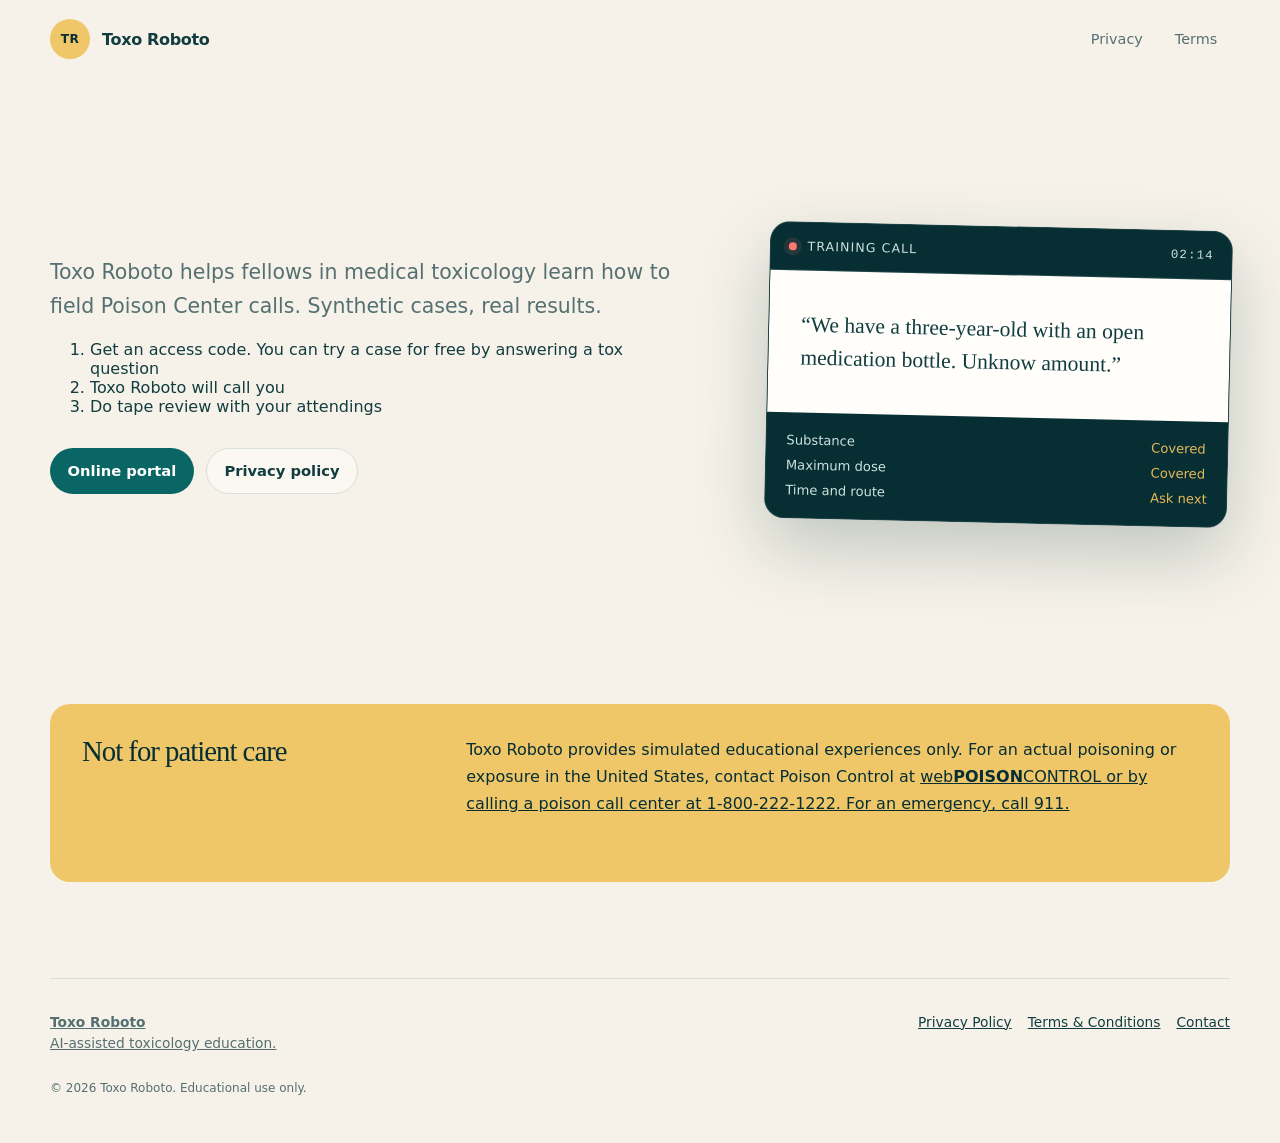
==== index.html @ 9dfcc4a9 "Update text and remove principles section in index.html" ====
<!doctype html>
<html lang="en">
  <head>
    <meta charset="utf-8" />
    <meta name="viewport" content="width=device-width, initial-scale=1" />
    <meta name="description" content="Toxo Roboto is an AI-assisted poison-center call simulation for clinician education." />
    <meta name="theme-color" content="#062e33" />
    <meta property="og:title" content="Toxo Roboto" />
    <meta property="og:description" content="Practice the structure and communication of poison-center calls in a simulation-only environment." />
    <meta property="og:type" content="website" />
    <meta property="og:url" content="https://mac389.github.io/toxo-roboto/" />
    <title>Toxo Roboto · Poison-center call simulation</title>
    <link rel="stylesheet" href="./styles.css" />
  </head>
  <body>
    <header class="site-header">
      <a class="brand" href="./" aria-label="Toxo Roboto home">
        <span class="brand-mark" aria-hidden="true">TR</span>
        <span>Toxo Roboto</span>
      </a>
      <nav aria-label="Main navigation">
        <a href="./privacy/">Privacy</a>
        <a href="./terms/">Terms</a>
      </nav>
    </header>

    <main>
      <section class="hero">
        <div>
          <p class="lede">
            Toxo Roboto helps fellows in medical toxicology learn how to field Poison Center calls. Synthetic cases, real results. 
          </p>
          <p>
           <ol>
             <li>Get an access code. You can try a case for free by answering a tox question</li>
             <li>Toxo Roboto will call you</li>
             <li>Do tape review with your attendings</li>
           </ol>
           </p>
          <div class="actions">
            <a class="button primary" href="https://toxcall-fellow-lab.mac389.chatgpt.site">Online portal</a>
            <a class="button secondary" href="./privacy/">Privacy policy</a>
          </div>
        </div>
        <aside class="call-card" aria-label="Example simulated call">
          <div class="call-card-head">
            <span class="pulse" aria-hidden="true"></span>
            Training call
            <span>02:14</span>
          </div>
          <blockquote>
            “We have a three-year-old with an open medication bottle. Unknow amount.”
          </blockquote>
          <div class="coverage">
            <span>Substance</span><span class="checked">Covered</span>
            <span>Maximum dose</span><span class="checked">Covered</span>
            <span>Time and route</span><span>Ask next</span>
          </div>
        </aside>
      </section>

      <section class="notice">
        <h2>Not for patient care</h2>
        <p>
          Toxo Roboto provides simulated educational experiences only. For an actual poisoning or exposure in the United States, contact Poison Control at <a href="https://triage.webpoisoncontrol.org/">web<b>POISON</b>CONTROL</b> or by calling a poison call center at 1-800-222-1222. For an emergency, call 911.
        </p>
      </section>
    </main>

    <footer>
      <div>
        <strong>Toxo Roboto</strong>
        <p>AI-assisted toxicology education.</p>
      </div>
      <div class="footer-links">
        <a href="./privacy/">Privacy Policy</a>
        <a href="./terms/">Terms &amp; Conditions</a>
        <a href="https://github.com/mac389/toxo-roboto/issues/new">Contact</a>
      </div>
      <p class="fine-print">© 2026 Toxo Roboto. Educational use only.</p>
    </footer>
  </body>
</html>
---- styles.css ----
:root {
  --ink: #123d40;
  --muted: #557072;
  --teal-950: #062e33;
  --teal-700: #0a6665;
  --teal-100: #dcece8;
  --paper: #f6f2e9;
  --white: #fffefa;
  --gold: #f0c768;
  --line: #d7dfda;
  --radius: 1.25rem;
  color-scheme: light;
  font-family: Inter, ui-sans-serif, system-ui, -apple-system, BlinkMacSystemFont, "Segoe UI", sans-serif;
}

* { box-sizing: border-box; }
html { scroll-behavior: smooth; }
body { margin: 0; background: var(--paper); color: var(--ink); }
a { color: inherit; }

.site-header,
main,
footer {
  width: min(1180px, calc(100% - 2rem));
  margin-inline: auto;
}

.site-header {
  min-height: 78px;
  display: flex;
  align-items: center;
  justify-content: space-between;
  gap: 1rem;
}

.brand { display: inline-flex; align-items: center; gap: .75rem; text-decoration: none; font-weight: 750; letter-spacing: -.02em; }
.brand-mark { display: grid; place-items: center; width: 40px; height: 40px; border-radius: 50%; background: var(--gold); color: var(--teal-950); font-size: .76rem; letter-spacing: .03em; }
nav { display: flex; gap: .4rem; }
nav a { padding: .55rem .8rem; border-radius: 999px; text-decoration: none; font-size: .9rem; color: var(--muted); }
nav a:hover, nav a[aria-current="page"] { background: var(--white); color: var(--teal-700); }

.hero {
  min-height: 610px;
  display: grid;
  grid-template-columns: minmax(0, 1.15fr) minmax(320px, .85fr);
  align-items: center;
  gap: clamp(2.5rem, 7vw, 7rem);
  padding: 5rem 0 6rem;
}

.eyebrow { margin: 0; color: var(--teal-700); font-size: .76rem; font-weight: 800; letter-spacing: .14em; text-transform: uppercase; }
h1 { max-width: 760px; margin: .8rem 0 1.25rem; font-family: Georgia, "Times New Roman", serif; font-size: clamp(3rem, 7vw, 6.3rem); font-weight: 500; line-height: .94; letter-spacing: -.055em; }
.lede { max-width: 650px; margin: 0; color: var(--muted); font-size: clamp(1.08rem, 2vw, 1.28rem); line-height: 1.65; }
.actions { display: flex; flex-wrap: wrap; gap: .75rem; margin-top: 2rem; }
.button { display: inline-flex; align-items: center; justify-content: center; min-height: 46px; padding: .72rem 1.1rem; border-radius: 999px; text-decoration: none; font-size: .92rem; font-weight: 720; }
.button.primary { background: var(--teal-700); color: white; }
.button.primary:hover { background: var(--teal-950); }
.button.secondary { border: 1px solid var(--line); background: rgba(255, 254, 250, .58); }

.call-card { overflow: hidden; border: 1px solid rgba(255,255,255,.12); border-radius: var(--radius); background: var(--teal-950); color: white; box-shadow: 0 28px 70px rgba(6, 46, 51, .22); transform: rotate(1.3deg); }
.call-card-head { display: flex; align-items: center; gap: .65rem; padding: 1rem 1.15rem; border-bottom: 1px solid rgba(255,255,255,.1); color: #cbe2de; font-size: .78rem; text-transform: uppercase; letter-spacing: .09em; }
.call-card-head span:last-child { margin-left: auto; font-family: ui-monospace, monospace; }
.pulse { width: 8px; height: 8px; border-radius: 50%; background: #ff796f; box-shadow: 0 0 0 5px rgba(255,121,111,.12); }
blockquote { margin: 0; padding: 2.4rem 2rem; background: var(--white); color: var(--ink); font-family: Georgia, "Times New Roman", serif; font-size: 1.35rem; line-height: 1.5; }
.coverage { display: grid; grid-template-columns: 1fr auto; gap: .65rem 1rem; padding: 1.25rem; color: #cbe2de; font-size: .82rem; }
.coverage span:nth-child(even) { color: #e6b85b; }
.coverage .checked { color: #6cd0b8; }

.principles { padding: 5rem 0; border-top: 1px solid var(--line); }
.principles > div:first-child { display: flex; align-items: end; justify-content: space-between; gap: 2rem; }
h2 { margin: .55rem 0 0; font-family: Georgia, "Times New Roman", serif; font-size: clamp(2rem, 4vw, 3.5rem); font-weight: 500; line-height: 1.05; letter-spacing: -.035em; }
.principle-grid { display: grid; grid-template-columns: repeat(3, 1fr); gap: 1rem; margin-top: 2.2rem; }
.principle-grid article { padding: 1.5rem; border: 1px solid var(--line); border-radius: var(--radius); background: rgba(255,254,250,.62); }
.principle-grid article > span { color: var(--teal-700); font-family: ui-monospace, monospace; font-size: .78rem; }
h3 { margin: 1.8rem 0 .55rem; font-size: 1.05rem; }
.principle-grid p { margin: 0; color: var(--muted); line-height: 1.6; }

.notice { display: grid; grid-template-columns: .65fr 1.35fr; gap: 2rem; align-items: start; margin: 1rem 0 6rem; padding: 2rem; border-radius: var(--radius); background: var(--gold); color: var(--teal-950); }
.notice h2 { margin: 0; font-size: 1.8rem; }
.notice p { margin: 0; line-height: 1.7; }

.legal-page { max-width: 900px; }
.legal-heading { padding: 5rem 0 3rem; border-bottom: 1px solid var(--line); }
.legal-heading h1 { margin-bottom: 1rem; font-size: clamp(3rem, 8vw, 5.5rem); }
.legal-heading > p:last-child { color: var(--muted); }
.legal-copy { padding: 2rem 0 5rem; }
.legal-copy section { display: grid; grid-template-columns: 220px minmax(0,1fr); column-gap: 2rem; padding: 2rem 0; border-bottom: 1px solid var(--line); }
.legal-copy h2 { grid-row: 1 / span 20; margin: 0; font-family: inherit; font-size: 1.05rem; font-weight: 760; letter-spacing: -.01em; }
.legal-copy p, .legal-copy ul { grid-column: 2; margin: 0 0 1rem; color: var(--muted); line-height: 1.72; }
.legal-copy li + li { margin-top: .45rem; }
.legal-copy a { color: var(--teal-700); font-weight: 680; }

footer { display: grid; grid-template-columns: 1fr auto; gap: 1.5rem; padding: 2.2rem 0 3rem; border-top: 1px solid var(--line); color: var(--muted); font-size: .86rem; }
footer p { margin: .35rem 0 0; }
.footer-links { display: flex; flex-wrap: wrap; justify-content: end; gap: 1rem; }
.footer-links a { color: var(--ink); }
.fine-print { grid-column: 1 / -1; font-size: .75rem; }

@media (max-width: 760px) {
  .site-header { min-height: 70px; }
  .brand > span:last-child { display: none; }
  .hero { grid-template-columns: 1fr; min-height: auto; padding: 4rem 0; }
  .call-card { transform: none; }
  .principle-grid { grid-template-columns: 1fr; }
  .notice { grid-template-columns: 1fr; }
  .legal-copy section { grid-template-columns: 1fr; gap: 1rem; }
  .legal-copy h2, .legal-copy p, .legal-copy ul { grid-column: 1; grid-row: auto; }
  footer { grid-template-columns: 1fr; }
  .footer-links { justify-content: start; }
}

@media (prefers-reduced-motion: reduce) { html { scroll-behavior: auto; } }
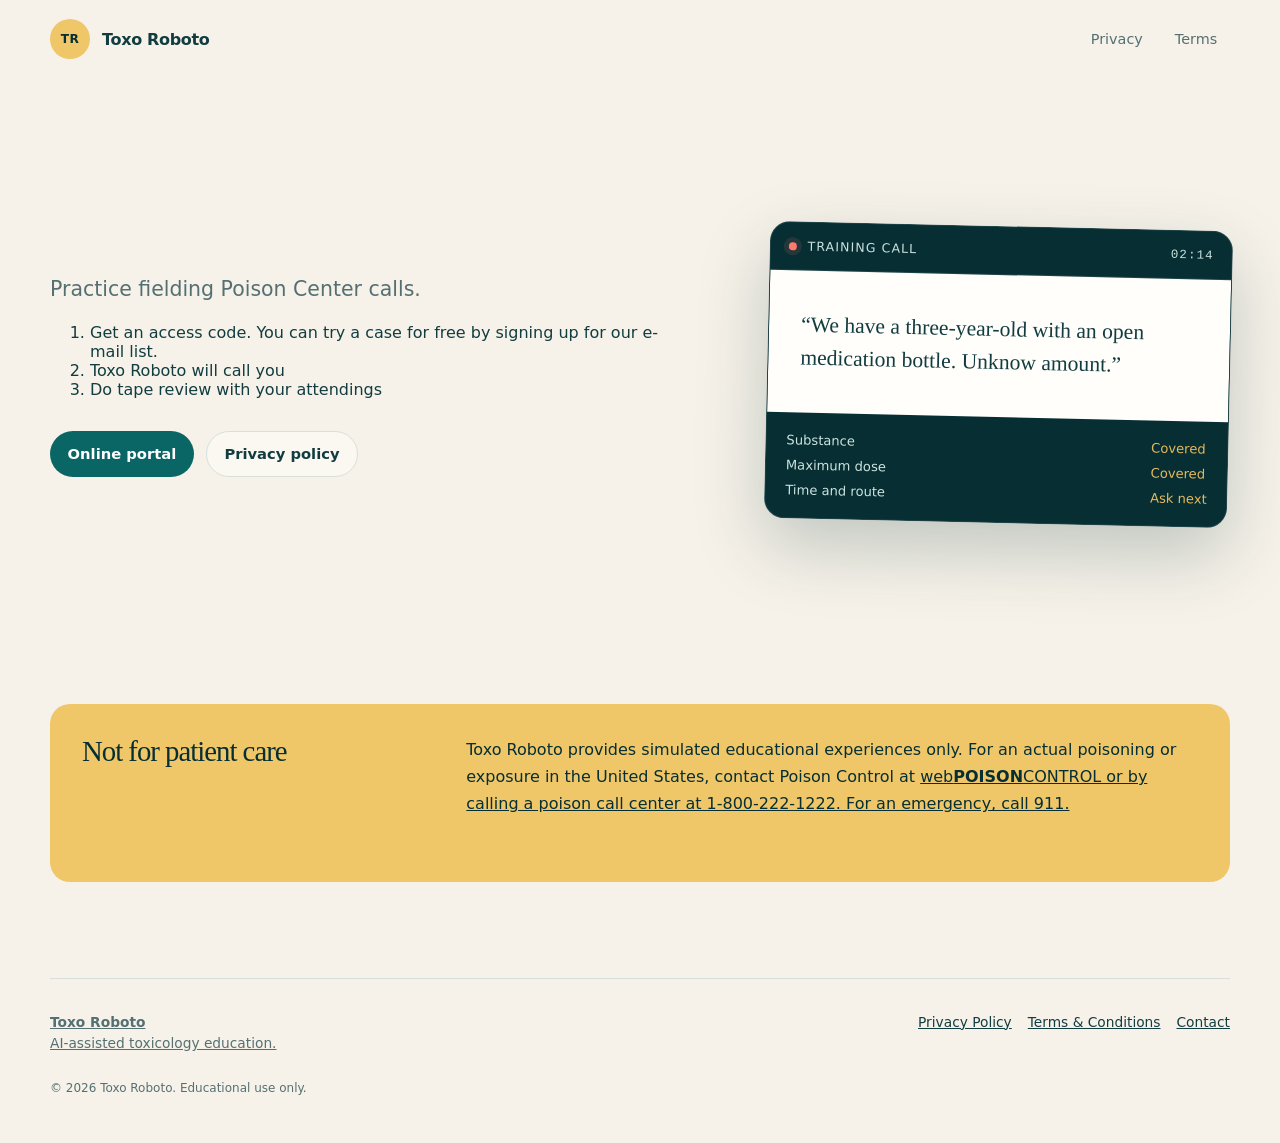
==== commit 2aee093e: "Update text in index.html for clarity" ====
--- a/index.html
+++ b/index.html
@@ -28,11 +28,11 @@
       <section class="hero">
         <div>
           <p class="lede">
-            Toxo Roboto helps fellows in medical toxicology learn how to field Poison Center calls. Synthetic cases, real results. 
+            Practice fielding Poison Center calls. 
           </p>
           <p>
            <ol>
-             <li>Get an access code. You can try a case for free by answering a tox question</li>
+             <li>Get an access code. You can try a case for free by signing up for our e-mail list.</li>
              <li>Toxo Roboto will call you</li>
              <li>Do tape review with your attendings</li>
            </ol>
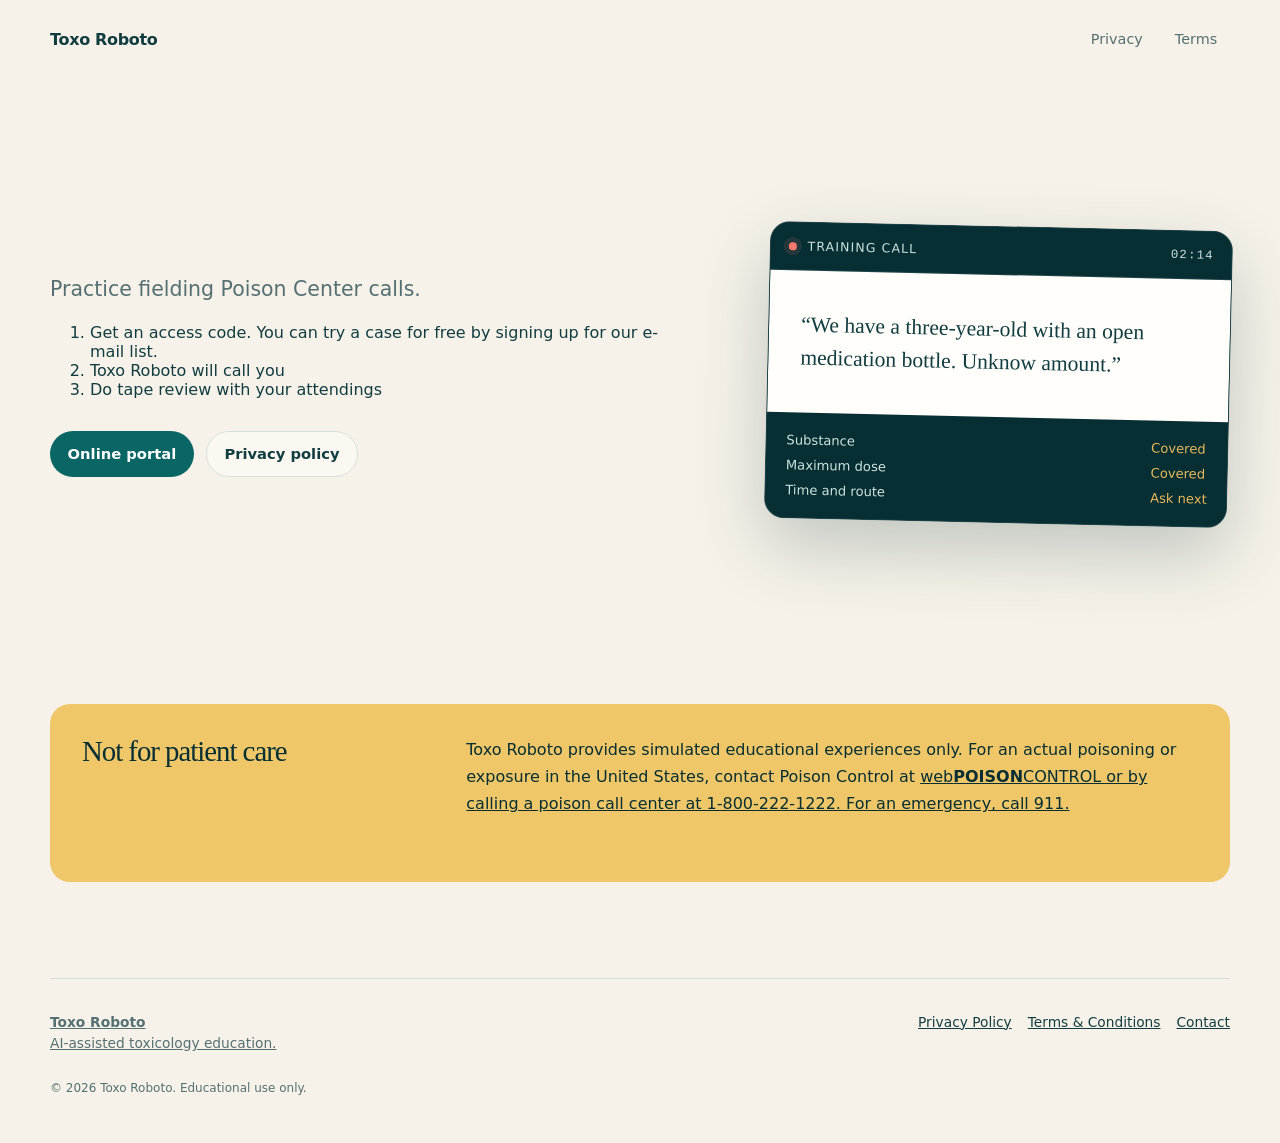
==== commit d52cdb26: "Remove brand mark from site header Removed the brand mark span from the header." ====
--- a/index.html
+++ b/index.html
@@ -9,13 +9,12 @@
     <meta property="og:description" content="Practice the structure and communication of poison-center calls in a simulation-only environment." />
     <meta property="og:type" content="website" />
     <meta property="og:url" content="https://mac389.github.io/toxo-roboto/" />
-    <title>Toxo Roboto · Poison-center call simulation</title>
+    <title>Toxo Roboto</title>
     <link rel="stylesheet" href="./styles.css" />
   </head>
   <body>
     <header class="site-header">
       <a class="brand" href="./" aria-label="Toxo Roboto home">
-        <span class="brand-mark" aria-hidden="true">TR</span>
         <span>Toxo Roboto</span>
       </a>
       <nav aria-label="Main navigation">
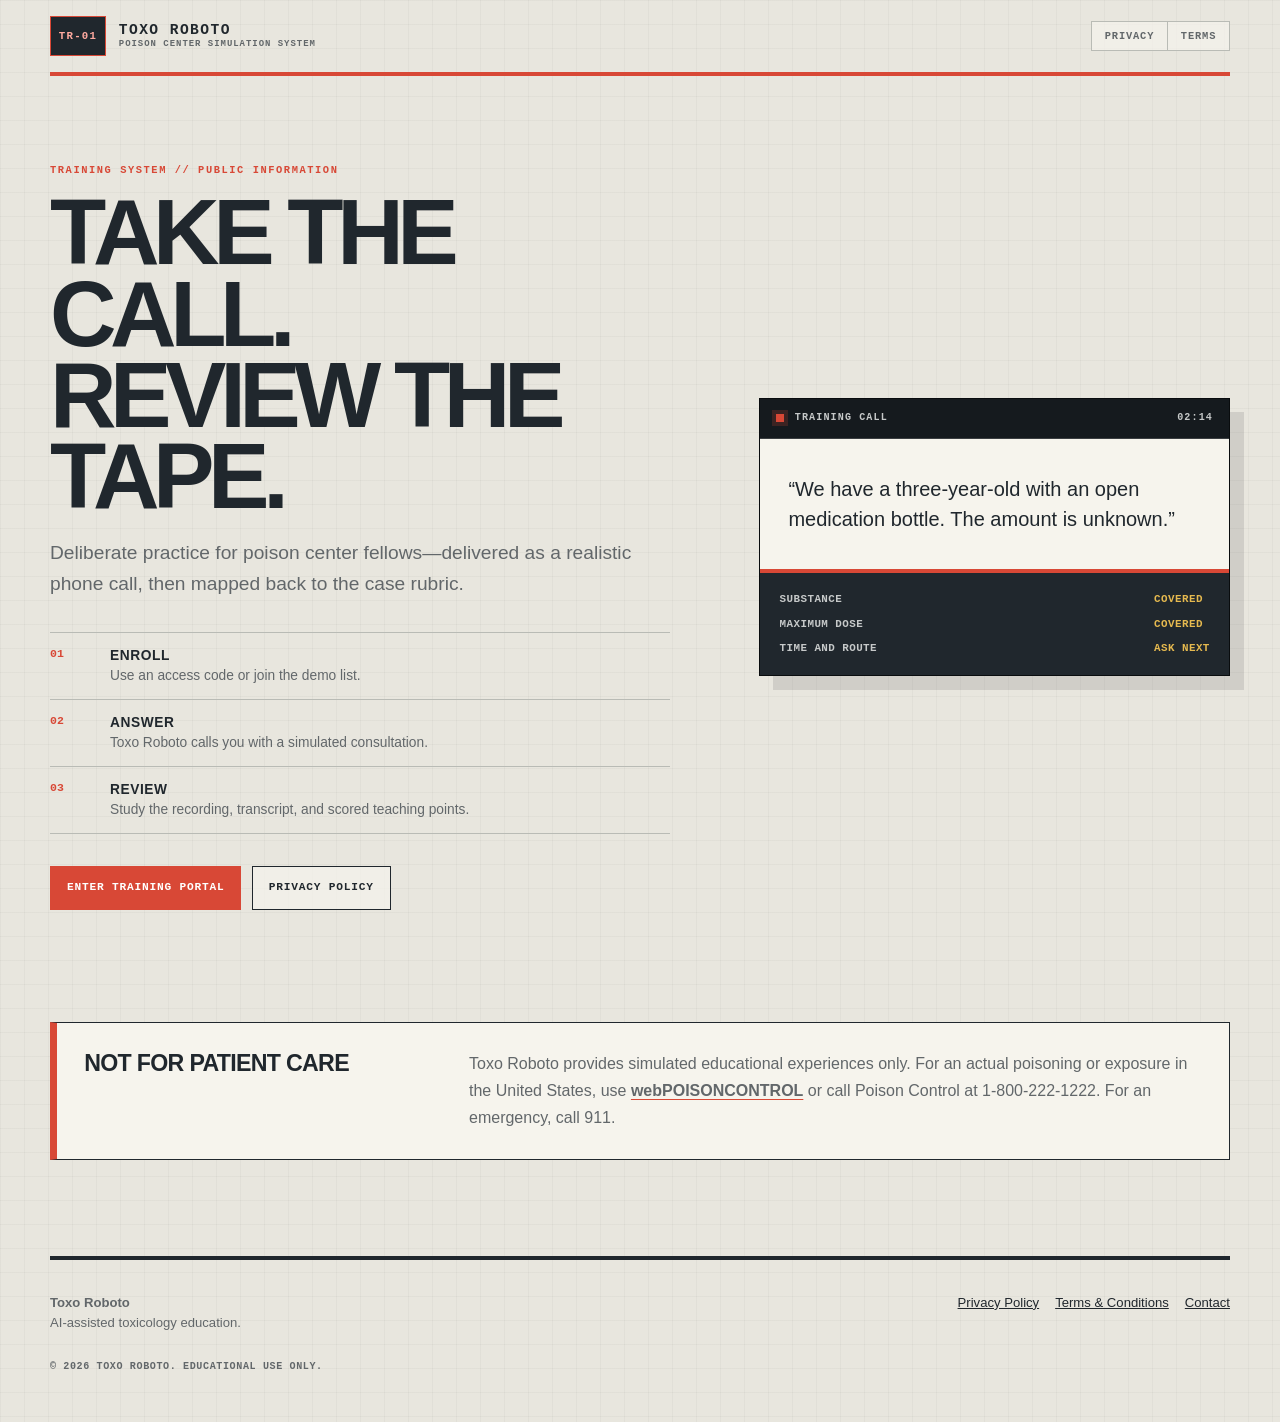
==== commit bb4357ed: "Refresh Toxo Roboto visual design" ====
--- a/index.html
+++ b/index.html
@@ -4,7 +4,7 @@
     <meta charset="utf-8" />
     <meta name="viewport" content="width=device-width, initial-scale=1" />
     <meta name="description" content="Toxo Roboto is an AI-assisted poison-center call simulation for clinician education." />
-    <meta name="theme-color" content="#062e33" />
+    <meta name="theme-color" content="#20272d" />
     <meta property="og:title" content="Toxo Roboto" />
     <meta property="og:description" content="Practice the structure and communication of poison-center calls in a simulation-only environment." />
     <meta property="og:type" content="website" />
@@ -15,7 +15,8 @@
   <body>
     <header class="site-header">
       <a class="brand" href="./" aria-label="Toxo Roboto home">
-        <span>Toxo Roboto</span>
+        <span class="brand-mark" aria-hidden="true">TR-01</span>
+        <span><strong>Toxo Roboto</strong><small>Poison center simulation system</small></span>
       </a>
       <nav aria-label="Main navigation">
         <a href="./privacy/">Privacy</a>
@@ -25,19 +26,17 @@
 
     <main>
       <section class="hero">
-        <div>
-          <p class="lede">
-            Practice fielding Poison Center calls. 
-          </p>
-          <p>
-           <ol>
-             <li>Get an access code. You can try a case for free by signing up for our e-mail list.</li>
-             <li>Toxo Roboto will call you</li>
-             <li>Do tape review with your attendings</li>
-           </ol>
-           </p>
+        <div class="hero-copy">
+          <p class="eyebrow">Training system // public information</p>
+          <h1>Take the call.<br />Review the tape.</h1>
+          <p class="lede">Deliberate practice for poison center fellows—delivered as a realistic phone call, then mapped back to the case rubric.</p>
+          <ol class="protocol-list">
+            <li><span>01</span><div><strong>Enroll</strong><p>Use an access code or join the demo list.</p></div></li>
+            <li><span>02</span><div><strong>Answer</strong><p>Toxo Roboto calls you with a simulated consultation.</p></div></li>
+            <li><span>03</span><div><strong>Review</strong><p>Study the recording, transcript, and scored teaching points.</p></div></li>
+          </ol>
           <div class="actions">
-            <a class="button primary" href="https://toxcall-fellow-lab.mac389.chatgpt.site">Online portal</a>
+            <a class="button primary" href="https://toxcall-fellow-lab.mac389.chatgpt.site">Enter training portal</a>
             <a class="button secondary" href="./privacy/">Privacy policy</a>
           </div>
         </div>
@@ -48,7 +47,7 @@
             <span>02:14</span>
           </div>
           <blockquote>
-            “We have a three-year-old with an open medication bottle. Unknow amount.”
+            “We have a three-year-old with an open medication bottle. The amount is unknown.”
           </blockquote>
           <div class="coverage">
             <span>Substance</span><span class="checked">Covered</span>
@@ -61,7 +60,7 @@
       <section class="notice">
         <h2>Not for patient care</h2>
         <p>
-          Toxo Roboto provides simulated educational experiences only. For an actual poisoning or exposure in the United States, contact Poison Control at <a href="https://triage.webpoisoncontrol.org/">web<b>POISON</b>CONTROL</b> or by calling a poison call center at 1-800-222-1222. For an emergency, call 911.
+          Toxo Roboto provides simulated educational experiences only. For an actual poisoning or exposure in the United States, use <a href="https://triage.webpoisoncontrol.org/">webPOISONCONTROL</a> or call Poison Control at 1-800-222-1222. For an emergency, call 911.
         </p>
       </section>
     </main>
--- a/styles.css
+++ b/styles.css
@@ -1,21 +1,28 @@
 :root {
-  --ink: #123d40;
-  --muted: #557072;
-  --teal-950: #062e33;
-  --teal-700: #0a6665;
-  --teal-100: #dcece8;
-  --paper: #f6f2e9;
-  --white: #fffefa;
-  --gold: #f0c768;
-  --line: #d7dfda;
-  --radius: 1.25rem;
+  --ink: #20272d;
+  --muted: #62676a;
+  --console: #20272d;
+  --console-2: #151a1e;
+  --paper: #e8e6de;
+  --surface: #f6f4ed;
+  --accent: #d84836;
+  --signal: #e5b94f;
+  --line: #b9bbb5;
   color-scheme: light;
-  font-family: Inter, ui-sans-serif, system-ui, -apple-system, BlinkMacSystemFont, "Segoe UI", sans-serif;
+  font-family: Arial, Helvetica, sans-serif;
 }
 
 * { box-sizing: border-box; }
 html { scroll-behavior: smooth; }
-body { margin: 0; background: var(--paper); color: var(--ink); }
+body {
+  margin: 0;
+  background:
+    linear-gradient(rgba(32, 39, 45, .035) 1px, transparent 1px),
+    linear-gradient(90deg, rgba(32, 39, 45, .035) 1px, transparent 1px),
+    var(--paper);
+  background-size: 24px 24px;
+  color: var(--ink);
+}
 a { color: inherit; }
 
 .site-header,
@@ -26,82 +33,85 @@
 }
 
 .site-header {
-  min-height: 78px;
+  min-height: 76px;
   display: flex;
   align-items: center;
   justify-content: space-between;
   gap: 1rem;
+  border-bottom: 4px solid var(--accent);
 }
 
-.brand { display: inline-flex; align-items: center; gap: .75rem; text-decoration: none; font-weight: 750; letter-spacing: -.02em; }
-.brand-mark { display: grid; place-items: center; width: 40px; height: 40px; border-radius: 50%; background: var(--gold); color: var(--teal-950); font-size: .76rem; letter-spacing: .03em; }
-nav { display: flex; gap: .4rem; }
-nav a { padding: .55rem .8rem; border-radius: 999px; text-decoration: none; font-size: .9rem; color: var(--muted); }
-nav a:hover, nav a[aria-current="page"] { background: var(--white); color: var(--teal-700); }
+.brand { display: inline-flex; align-items: center; gap: .8rem; text-decoration: none; letter-spacing: .04em; text-transform: uppercase; }
+.brand-mark { display: grid; place-items: center; min-width: 56px; height: 40px; border: 1px solid var(--accent); background: var(--console); color: #ffaaa0; font: 700 .67rem/1 ui-monospace, SFMono-Regular, Menlo, monospace; letter-spacing: .12em; }
+.brand > span:last-child { display: grid; gap: .15rem; }
+.brand strong { font: 700 .91rem/1.1 ui-monospace, SFMono-Regular, Menlo, monospace; letter-spacing: .1em; }
+.brand small { color: var(--muted); font: 600 .56rem/1.1 ui-monospace, SFMono-Regular, Menlo, monospace; letter-spacing: .11em; }
+nav { display: flex; border: 1px solid var(--line); background: rgba(246, 244, 237, .68); }
+nav a { padding: .56rem .8rem; text-decoration: none; color: var(--muted); font: 700 .65rem/1 ui-monospace, SFMono-Regular, Menlo, monospace; letter-spacing: .08em; text-transform: uppercase; }
+nav a + a { border-left: 1px solid var(--line); }
+nav a:hover, nav a[aria-current="page"] { background: var(--console); color: white; }
 
 .hero {
-  min-height: 610px;
+  min-height: 660px;
   display: grid;
-  grid-template-columns: minmax(0, 1.15fr) minmax(320px, .85fr);
+  grid-template-columns: minmax(0, 1.08fr) minmax(320px, .82fr);
   align-items: center;
   gap: clamp(2.5rem, 7vw, 7rem);
-  padding: 5rem 0 6rem;
+  padding: 5.5rem 0 6rem;
 }
 
-.eyebrow { margin: 0; color: var(--teal-700); font-size: .76rem; font-weight: 800; letter-spacing: .14em; text-transform: uppercase; }
-h1 { max-width: 760px; margin: .8rem 0 1.25rem; font-family: Georgia, "Times New Roman", serif; font-size: clamp(3rem, 7vw, 6.3rem); font-weight: 500; line-height: .94; letter-spacing: -.055em; }
-.lede { max-width: 650px; margin: 0; color: var(--muted); font-size: clamp(1.08rem, 2vw, 1.28rem); line-height: 1.65; }
-.actions { display: flex; flex-wrap: wrap; gap: .75rem; margin-top: 2rem; }
-.button { display: inline-flex; align-items: center; justify-content: center; min-height: 46px; padding: .72rem 1.1rem; border-radius: 999px; text-decoration: none; font-size: .92rem; font-weight: 720; }
-.button.primary { background: var(--teal-700); color: white; }
-.button.primary:hover { background: var(--teal-950); }
-.button.secondary { border: 1px solid var(--line); background: rgba(255, 254, 250, .58); }
+.eyebrow { margin: 0; color: var(--accent); font: 800 .65rem/1.2 ui-monospace, SFMono-Regular, Menlo, monospace; letter-spacing: .15em; text-transform: uppercase; }
+h1 { max-width: 800px; margin: 1rem 0 1.35rem; font: 700 clamp(3.2rem, 7.2vw, 6.5rem)/.88 Arial, Helvetica, sans-serif; letter-spacing: -.07em; text-transform: uppercase; }
+.lede { max-width: 650px; margin: 0; color: var(--muted); font-size: clamp(1.04rem, 2vw, 1.2rem); line-height: 1.6; }
+.protocol-list { max-width: 620px; display: grid; margin: 2rem 0 0; padding: 0; border-top: 1px solid var(--line); list-style: none; }
+.protocol-list li { display: grid; grid-template-columns: 44px 1fr; gap: 1rem; align-items: start; padding: .8rem 0; border-bottom: 1px solid var(--line); }
+.protocol-list li > span { color: var(--accent); font: 800 .72rem/1.4 ui-monospace, SFMono-Regular, Menlo, monospace; }
+.protocol-list strong { font-size: .86rem; letter-spacing: .04em; text-transform: uppercase; }
+.protocol-list p { margin: .15rem 0 0; color: var(--muted); font-size: .86rem; line-height: 1.45; }
+.actions { display: flex; flex-wrap: wrap; gap: .65rem; margin-top: 2rem; }
+.button { display: inline-flex; align-items: center; justify-content: center; min-height: 44px; padding: .75rem 1rem; border: 1px solid var(--console); text-decoration: none; font: 800 .7rem/1 ui-monospace, SFMono-Regular, Menlo, monospace; letter-spacing: .07em; text-transform: uppercase; }
+.button.primary { background: var(--accent); border-color: var(--accent); color: white; }
+.button.primary:hover { background: var(--console); border-color: var(--console); }
+.button.secondary { background: rgba(246, 244, 237, .7); }
+.button.secondary:hover { background: var(--surface); }
 
-.call-card { overflow: hidden; border: 1px solid rgba(255,255,255,.12); border-radius: var(--radius); background: var(--teal-950); color: white; box-shadow: 0 28px 70px rgba(6, 46, 51, .22); transform: rotate(1.3deg); }
-.call-card-head { display: flex; align-items: center; gap: .65rem; padding: 1rem 1.15rem; border-bottom: 1px solid rgba(255,255,255,.1); color: #cbe2de; font-size: .78rem; text-transform: uppercase; letter-spacing: .09em; }
-.call-card-head span:last-child { margin-left: auto; font-family: ui-monospace, monospace; }
-.pulse { width: 8px; height: 8px; border-radius: 50%; background: #ff796f; box-shadow: 0 0 0 5px rgba(255,121,111,.12); }
-blockquote { margin: 0; padding: 2.4rem 2rem; background: var(--white); color: var(--ink); font-family: Georgia, "Times New Roman", serif; font-size: 1.35rem; line-height: 1.5; }
-.coverage { display: grid; grid-template-columns: 1fr auto; gap: .65rem 1rem; padding: 1.25rem; color: #cbe2de; font-size: .82rem; }
-.coverage span:nth-child(even) { color: #e6b85b; }
-.coverage .checked { color: #6cd0b8; }
+.call-card { overflow: hidden; border: 1px solid #090c0e; background: var(--console); color: white; box-shadow: 14px 14px 0 rgba(32, 39, 45, .12); }
+.call-card-head { display: flex; align-items: center; gap: .65rem; padding: .9rem 1rem; border-bottom: 1px solid rgba(255,255,255,.16); background: var(--console-2); color: #c6c9c9; font: 700 .63rem/1 ui-monospace, SFMono-Regular, Menlo, monospace; text-transform: uppercase; letter-spacing: .11em; }
+.call-card-head span:last-child { margin-left: auto; }
+.pulse { width: 8px; height: 8px; background: var(--accent); box-shadow: 0 0 0 4px rgba(216,72,54,.2); }
+blockquote { margin: 0; padding: 2.2rem 1.75rem; border-bottom: 4px solid var(--accent); background: var(--surface); color: var(--ink); font-size: 1.25rem; line-height: 1.5; }
+.coverage { display: grid; grid-template-columns: 1fr auto; gap: .65rem 1rem; padding: 1.2rem; color: #c6c9c9; font: 650 .68rem/1.3 ui-monospace, SFMono-Regular, Menlo, monospace; letter-spacing: .04em; text-transform: uppercase; }
+.coverage span:nth-child(even) { color: var(--signal); }
+.coverage .checked { color: #8fc7a8; }
 
-.principles { padding: 5rem 0; border-top: 1px solid var(--line); }
-.principles > div:first-child { display: flex; align-items: end; justify-content: space-between; gap: 2rem; }
-h2 { margin: .55rem 0 0; font-family: Georgia, "Times New Roman", serif; font-size: clamp(2rem, 4vw, 3.5rem); font-weight: 500; line-height: 1.05; letter-spacing: -.035em; }
-.principle-grid { display: grid; grid-template-columns: repeat(3, 1fr); gap: 1rem; margin-top: 2.2rem; }
-.principle-grid article { padding: 1.5rem; border: 1px solid var(--line); border-radius: var(--radius); background: rgba(255,254,250,.62); }
-.principle-grid article > span { color: var(--teal-700); font-family: ui-monospace, monospace; font-size: .78rem; }
-h3 { margin: 1.8rem 0 .55rem; font-size: 1.05rem; }
-.principle-grid p { margin: 0; color: var(--muted); line-height: 1.6; }
-
-.notice { display: grid; grid-template-columns: .65fr 1.35fr; gap: 2rem; align-items: start; margin: 1rem 0 6rem; padding: 2rem; border-radius: var(--radius); background: var(--gold); color: var(--teal-950); }
-.notice h2 { margin: 0; font-size: 1.8rem; }
-.notice p { margin: 0; line-height: 1.7; }
+.notice { display: grid; grid-template-columns: .65fr 1.35fr; gap: 2rem; align-items: start; margin: 1rem 0 6rem; padding: 1.7rem; border: 1px solid var(--console); border-left: 7px solid var(--accent); background: var(--surface); }
+.notice h2 { margin: 0; font-size: 1.45rem; letter-spacing: -.03em; text-transform: uppercase; }
+.notice p { margin: 0; color: var(--muted); line-height: 1.7; }
+.notice a { font-weight: 750; text-decoration-color: var(--accent); text-underline-offset: 3px; }
 
 .legal-page { max-width: 900px; }
-.legal-heading { padding: 5rem 0 3rem; border-bottom: 1px solid var(--line); }
+.legal-heading { padding: 5rem 0 3rem; border-bottom: 4px solid var(--accent); }
 .legal-heading h1 { margin-bottom: 1rem; font-size: clamp(3rem, 8vw, 5.5rem); }
-.legal-heading > p:last-child { color: var(--muted); }
-.legal-copy { padding: 2rem 0 5rem; }
-.legal-copy section { display: grid; grid-template-columns: 220px minmax(0,1fr); column-gap: 2rem; padding: 2rem 0; border-bottom: 1px solid var(--line); }
-.legal-copy h2 { grid-row: 1 / span 20; margin: 0; font-family: inherit; font-size: 1.05rem; font-weight: 760; letter-spacing: -.01em; }
+.legal-heading > p:last-child { color: var(--muted); font: 650 .69rem/1.4 ui-monospace, SFMono-Regular, Menlo, monospace; letter-spacing: .06em; text-transform: uppercase; }
+.legal-copy { padding: 1rem 0 5rem; }
+.legal-copy section { display: grid; grid-template-columns: 210px minmax(0,1fr); column-gap: 2rem; padding: 1.65rem 0; border-bottom: 1px solid var(--line); }
+.legal-copy h2 { grid-row: 1 / span 20; margin: 0; font-size: .76rem; font-weight: 800; letter-spacing: .07em; text-transform: uppercase; }
 .legal-copy p, .legal-copy ul { grid-column: 2; margin: 0 0 1rem; color: var(--muted); line-height: 1.72; }
 .legal-copy li + li { margin-top: .45rem; }
-.legal-copy a { color: var(--teal-700); font-weight: 680; }
+.legal-copy a { color: var(--accent); font-weight: 700; }
 
-footer { display: grid; grid-template-columns: 1fr auto; gap: 1.5rem; padding: 2.2rem 0 3rem; border-top: 1px solid var(--line); color: var(--muted); font-size: .86rem; }
+footer { display: grid; grid-template-columns: 1fr auto; gap: 1.5rem; padding: 2.2rem 0 3rem; border-top: 4px solid var(--console); color: var(--muted); font-size: .82rem; }
 footer p { margin: .35rem 0 0; }
 .footer-links { display: flex; flex-wrap: wrap; justify-content: end; gap: 1rem; }
 .footer-links a { color: var(--ink); }
-.fine-print { grid-column: 1 / -1; font-size: .75rem; }
+.fine-print { grid-column: 1 / -1; font: 600 .63rem/1.4 ui-monospace, SFMono-Regular, Menlo, monospace; letter-spacing: .06em; text-transform: uppercase; }
 
 @media (max-width: 760px) {
   .site-header { min-height: 70px; }
-  .brand > span:last-child { display: none; }
+  .brand small { display: none; }
   .hero { grid-template-columns: 1fr; min-height: auto; padding: 4rem 0; }
-  .call-card { transform: none; }
-  .principle-grid { grid-template-columns: 1fr; }
+  h1 { font-size: clamp(3rem, 15vw, 5rem); }
+  .call-card { box-shadow: 8px 8px 0 rgba(32, 39, 45, .12); }
   .notice { grid-template-columns: 1fr; }
   .legal-copy section { grid-template-columns: 1fr; gap: 1rem; }
   .legal-copy h2, .legal-copy p, .legal-copy ul { grid-column: 1; grid-row: auto; }
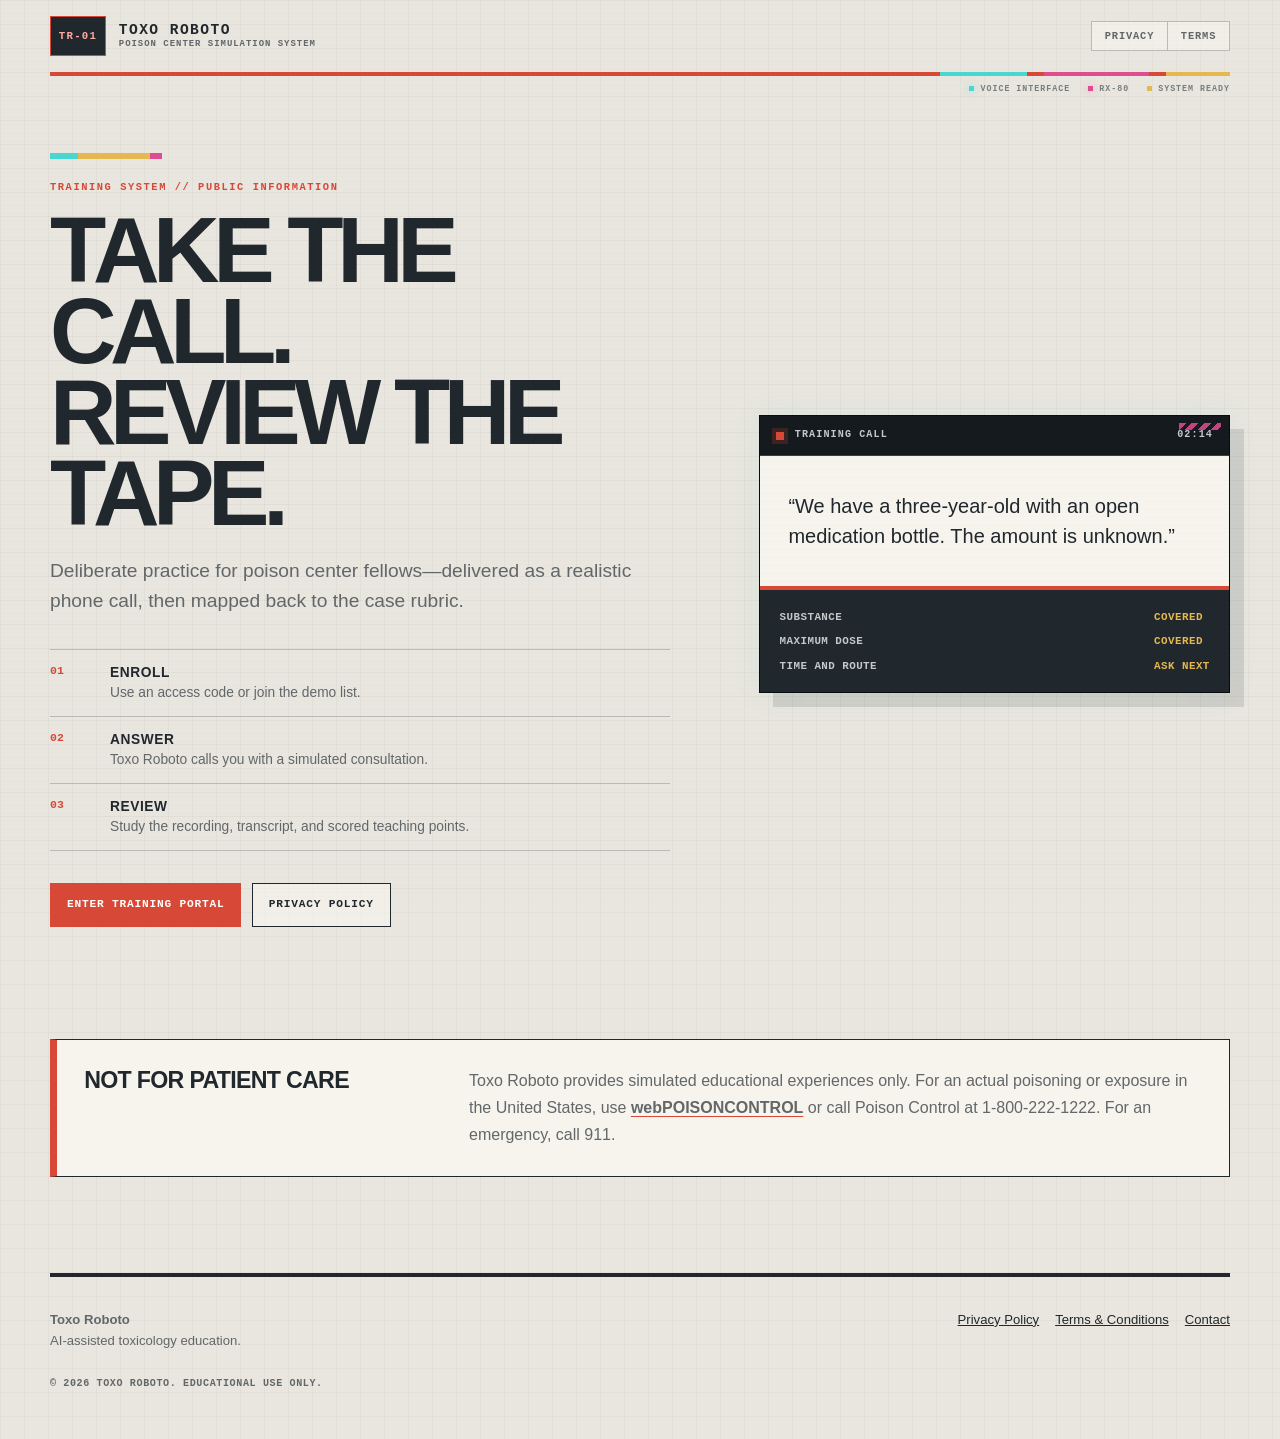
==== commit 6731efd6: "Add retro-futurist interface details" ====
--- a/index.html
+++ b/index.html
@@ -24,6 +24,10 @@
       </nav>
     </header>
 
+    <div class="status-rail" aria-hidden="true">
+      <span>Voice interface</span><span>RX-80</span><span>System ready</span>
+    </div>
+
     <main>
       <section class="hero">
         <div class="hero-copy">
@@ -40,7 +44,7 @@
             <a class="button secondary" href="./privacy/">Privacy policy</a>
           </div>
         </div>
-        <aside class="call-card" aria-label="Example simulated call">
+        <aside class="call-card mecha-frame" aria-label="Example simulated call">
           <div class="call-card-head">
             <span class="pulse" aria-hidden="true"></span>
             Training call
--- a/styles.css
+++ b/styles.css
@@ -7,6 +7,9 @@
   --surface: #f6f4ed;
   --accent: #d84836;
   --signal: #e5b94f;
+  --cyan: #48d7d2;
+  --magenta: #e04c91;
+  --violet: #6d5cae;
   --line: #b9bbb5;
   color-scheme: light;
   font-family: Arial, Helvetica, sans-serif;
@@ -15,6 +18,8 @@
 * { box-sizing: border-box; }
 html { scroll-behavior: smooth; }
 body {
+  position: relative;
+  min-height: 100vh;
   margin: 0;
   background:
     linear-gradient(rgba(32, 39, 45, .035) 1px, transparent 1px),
@@ -23,6 +28,7 @@
   background-size: 24px 24px;
   color: var(--ink);
 }
+body::before { position: fixed; z-index: 100; inset: 0; pointer-events: none; background: repeating-linear-gradient(0deg, transparent 0, transparent 3px, rgba(32,39,45,.018) 4px); content: ''; }
 a { color: inherit; }
 
 .site-header,
@@ -33,6 +39,7 @@
 }
 
 .site-header {
+  position: relative;
   min-height: 76px;
   display: flex;
   align-items: center;
@@ -40,6 +47,7 @@
   gap: 1rem;
   border-bottom: 4px solid var(--accent);
 }
+.site-header::after { position: absolute; right: 0; bottom: -4px; width: min(31vw, 290px); height: 4px; background: linear-gradient(90deg, var(--cyan) 0 30%, transparent 30% 36%, var(--magenta) 36% 72%, transparent 72% 78%, var(--signal) 78%); content: ''; }
 
 .brand { display: inline-flex; align-items: center; gap: .8rem; text-decoration: none; letter-spacing: .04em; text-transform: uppercase; }
 .brand-mark { display: grid; place-items: center; min-width: 56px; height: 40px; border: 1px solid var(--accent); background: var(--console); color: #ffaaa0; font: 700 .67rem/1 ui-monospace, SFMono-Regular, Menlo, monospace; letter-spacing: .12em; }
@@ -50,6 +58,11 @@
 nav a { padding: .56rem .8rem; text-decoration: none; color: var(--muted); font: 700 .65rem/1 ui-monospace, SFMono-Regular, Menlo, monospace; letter-spacing: .08em; text-transform: uppercase; }
 nav a + a { border-left: 1px solid var(--line); }
 nav a:hover, nav a[aria-current="page"] { background: var(--console); color: white; }
+
+.status-rail { width: min(1180px, calc(100% - 2rem)); margin: .55rem auto 0; display: flex; justify-content: flex-end; gap: 1.1rem; color: #777e80; font: 700 .52rem/1 ui-monospace, SFMono-Regular, Menlo, monospace; letter-spacing: .12em; text-transform: uppercase; }
+.status-rail span::before { display: inline-block; width: 5px; height: 5px; margin-right: .4rem; background: var(--cyan); box-shadow: 0 0 8px rgba(72,215,210,.55); content: ''; }
+.status-rail span:nth-child(2)::before { background: var(--magenta); box-shadow: 0 0 8px rgba(224,76,145,.45); }
+.status-rail span:nth-child(3)::before { background: var(--signal); box-shadow: none; }
 
 .hero {
   min-height: 660px;
@@ -75,7 +88,8 @@
 .button.secondary { background: rgba(246, 244, 237, .7); }
 .button.secondary:hover { background: var(--surface); }
 
-.call-card { overflow: hidden; border: 1px solid #090c0e; background: var(--console); color: white; box-shadow: 14px 14px 0 rgba(32, 39, 45, .12); }
+.call-card { position: relative; overflow: hidden; border: 1px solid #090c0e; background: var(--console); color: white; box-shadow: 14px 14px 0 rgba(32, 39, 45, .12), 0 0 28px rgba(72,215,210,.09); }
+.mecha-frame::before { position: absolute; z-index: 2; top: 7px; right: 8px; width: 42px; height: 7px; background: repeating-linear-gradient(135deg, var(--magenta) 0 5px, transparent 5px 9px); opacity: .85; content: ''; }
 .call-card-head { display: flex; align-items: center; gap: .65rem; padding: .9rem 1rem; border-bottom: 1px solid rgba(255,255,255,.16); background: var(--console-2); color: #c6c9c9; font: 700 .63rem/1 ui-monospace, SFMono-Regular, Menlo, monospace; text-transform: uppercase; letter-spacing: .11em; }
 .call-card-head span:last-child { margin-left: auto; }
 .pulse { width: 8px; height: 8px; background: var(--accent); box-shadow: 0 0 0 4px rgba(216,72,54,.2); }
@@ -83,6 +97,9 @@
 .coverage { display: grid; grid-template-columns: 1fr auto; gap: .65rem 1rem; padding: 1.2rem; color: #c6c9c9; font: 650 .68rem/1.3 ui-monospace, SFMono-Regular, Menlo, monospace; letter-spacing: .04em; text-transform: uppercase; }
 .coverage span:nth-child(even) { color: var(--signal); }
 .coverage .checked { color: #8fc7a8; }
+
+.hero-copy { position: relative; }
+.hero-copy::after { position: absolute; top: -28px; left: 0; width: 72px; height: 6px; border-left: 28px solid var(--cyan); border-right: 12px solid var(--magenta); background: var(--signal); content: ''; }
 
 .notice { display: grid; grid-template-columns: .65fr 1.35fr; gap: 2rem; align-items: start; margin: 1rem 0 6rem; padding: 1.7rem; border: 1px solid var(--console); border-left: 7px solid var(--accent); background: var(--surface); }
 .notice h2 { margin: 0; font-size: 1.45rem; letter-spacing: -.03em; text-transform: uppercase; }
@@ -109,6 +126,7 @@
 @media (max-width: 760px) {
   .site-header { min-height: 70px; }
   .brand small { display: none; }
+  .status-rail { justify-content: flex-start; overflow: hidden; white-space: nowrap; }
   .hero { grid-template-columns: 1fr; min-height: auto; padding: 4rem 0; }
   h1 { font-size: clamp(3rem, 15vw, 5rem); }
   .call-card { box-shadow: 8px 8px 0 rgba(32, 39, 45, .12); }
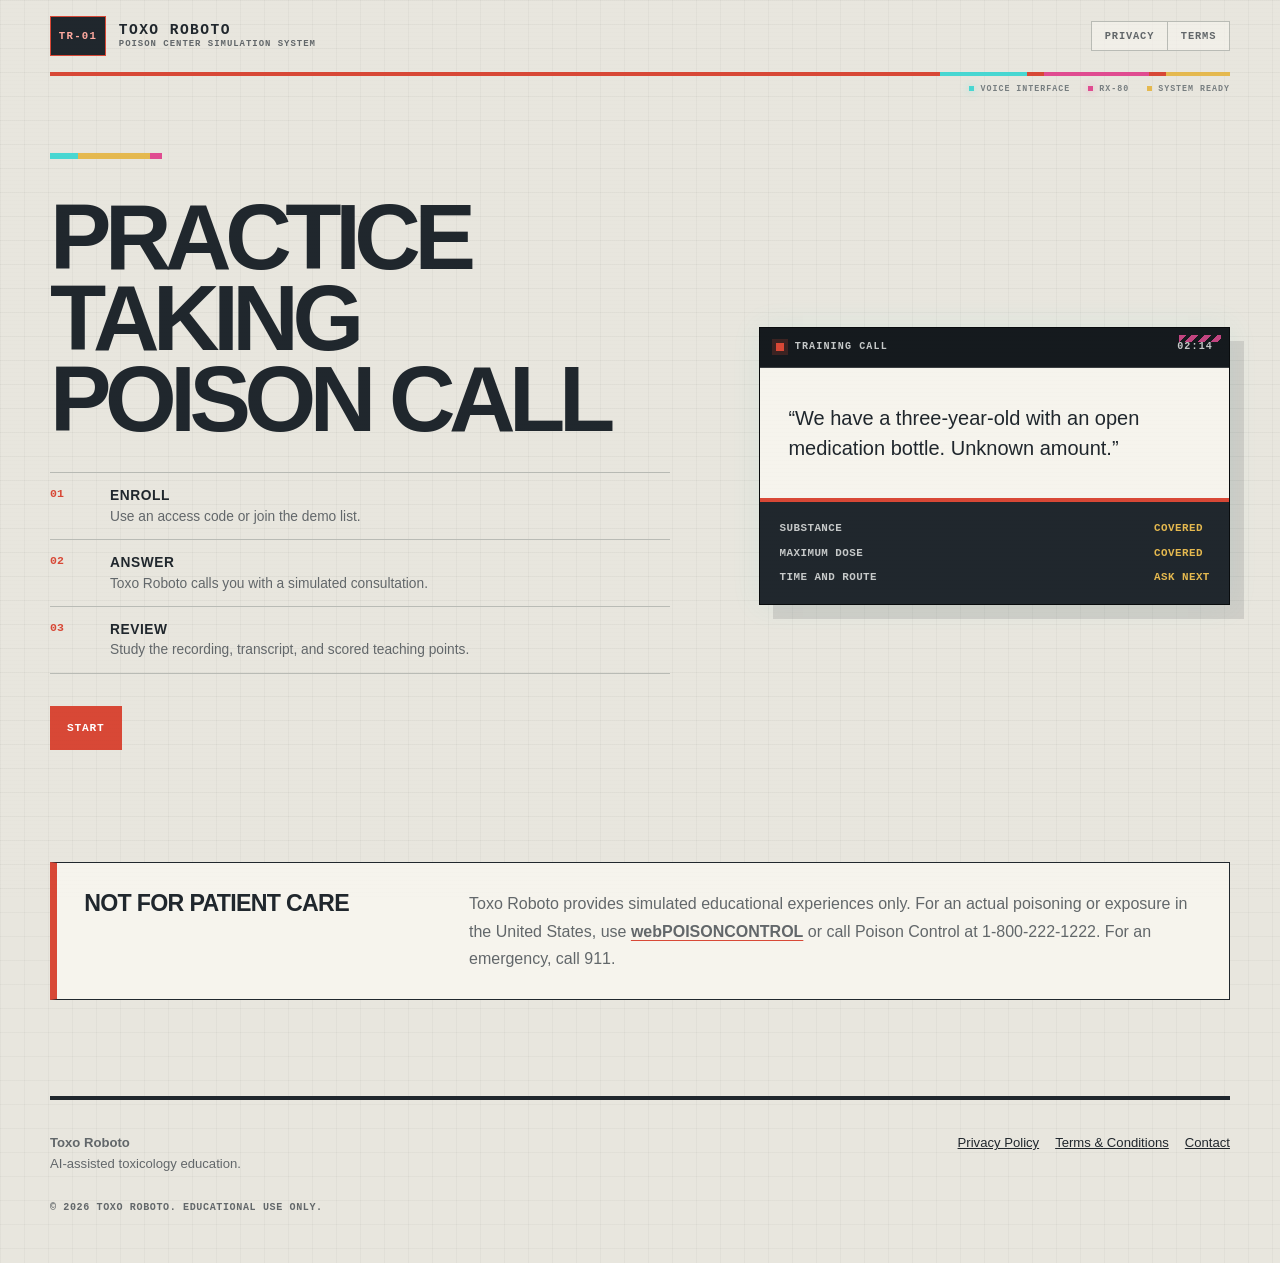
==== commit 48813b56: "Revise hero section and call card quote Updated the hero section text and adjusted the call card quo" ====
--- a/index.html
+++ b/index.html
@@ -31,18 +31,14 @@
     <main>
       <section class="hero">
         <div class="hero-copy">
-          <p class="eyebrow">Training system // public information</p>
-          <h1>Take the call.<br />Review the tape.</h1>
-          <p class="lede">Deliberate practice for poison center fellows—delivered as a realistic phone call, then mapped back to the case rubric.</p>
+          <h1>Practice Taking Poison Call</h1>
           <ol class="protocol-list">
             <li><span>01</span><div><strong>Enroll</strong><p>Use an access code or join the demo list.</p></div></li>
             <li><span>02</span><div><strong>Answer</strong><p>Toxo Roboto calls you with a simulated consultation.</p></div></li>
             <li><span>03</span><div><strong>Review</strong><p>Study the recording, transcript, and scored teaching points.</p></div></li>
           </ol>
           <div class="actions">
-            <a class="button primary" href="https://toxcall-fellow-lab.mac389.chatgpt.site">Enter training portal</a>
-            <a class="button secondary" href="./privacy/">Privacy policy</a>
-          </div>
+            <a class="button primary" href="https://toxcall-fellow-lab.mac389.chatgpt.site">Start</a>          </div>
         </div>
         <aside class="call-card mecha-frame" aria-label="Example simulated call">
           <div class="call-card-head">
@@ -51,7 +47,7 @@
             <span>02:14</span>
           </div>
           <blockquote>
-            “We have a three-year-old with an open medication bottle. The amount is unknown.”
+            “We have a three-year-old with an open medication bottle. Unknown amount.”
           </blockquote>
           <div class="coverage">
             <span>Substance</span><span class="checked">Covered</span>
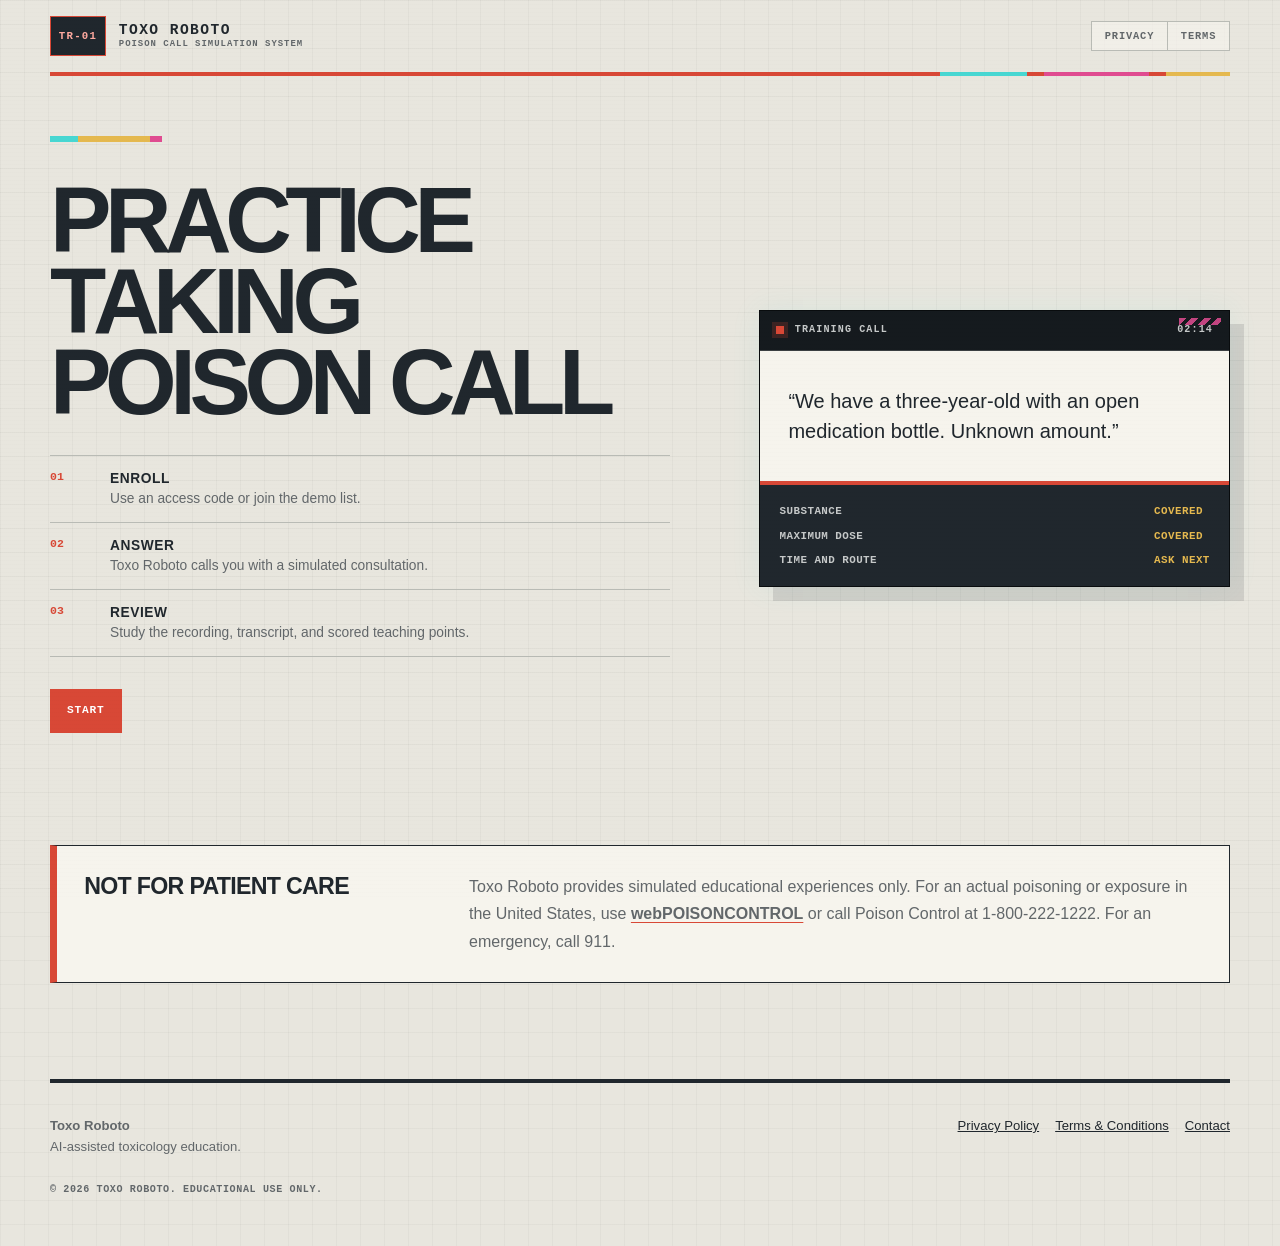
==== commit 9d4b4724: "Update description in header and remove status rail" ====
--- a/index.html
+++ b/index.html
@@ -16,17 +16,13 @@
     <header class="site-header">
       <a class="brand" href="./" aria-label="Toxo Roboto home">
         <span class="brand-mark" aria-hidden="true">TR-01</span>
-        <span><strong>Toxo Roboto</strong><small>Poison center simulation system</small></span>
+        <span><strong>Toxo Roboto</strong><small>Poison call simulation system</small></span>
       </a>
       <nav aria-label="Main navigation">
         <a href="./privacy/">Privacy</a>
         <a href="./terms/">Terms</a>
       </nav>
     </header>
-
-    <div class="status-rail" aria-hidden="true">
-      <span>Voice interface</span><span>RX-80</span><span>System ready</span>
-    </div>
 
     <main>
       <section class="hero">
